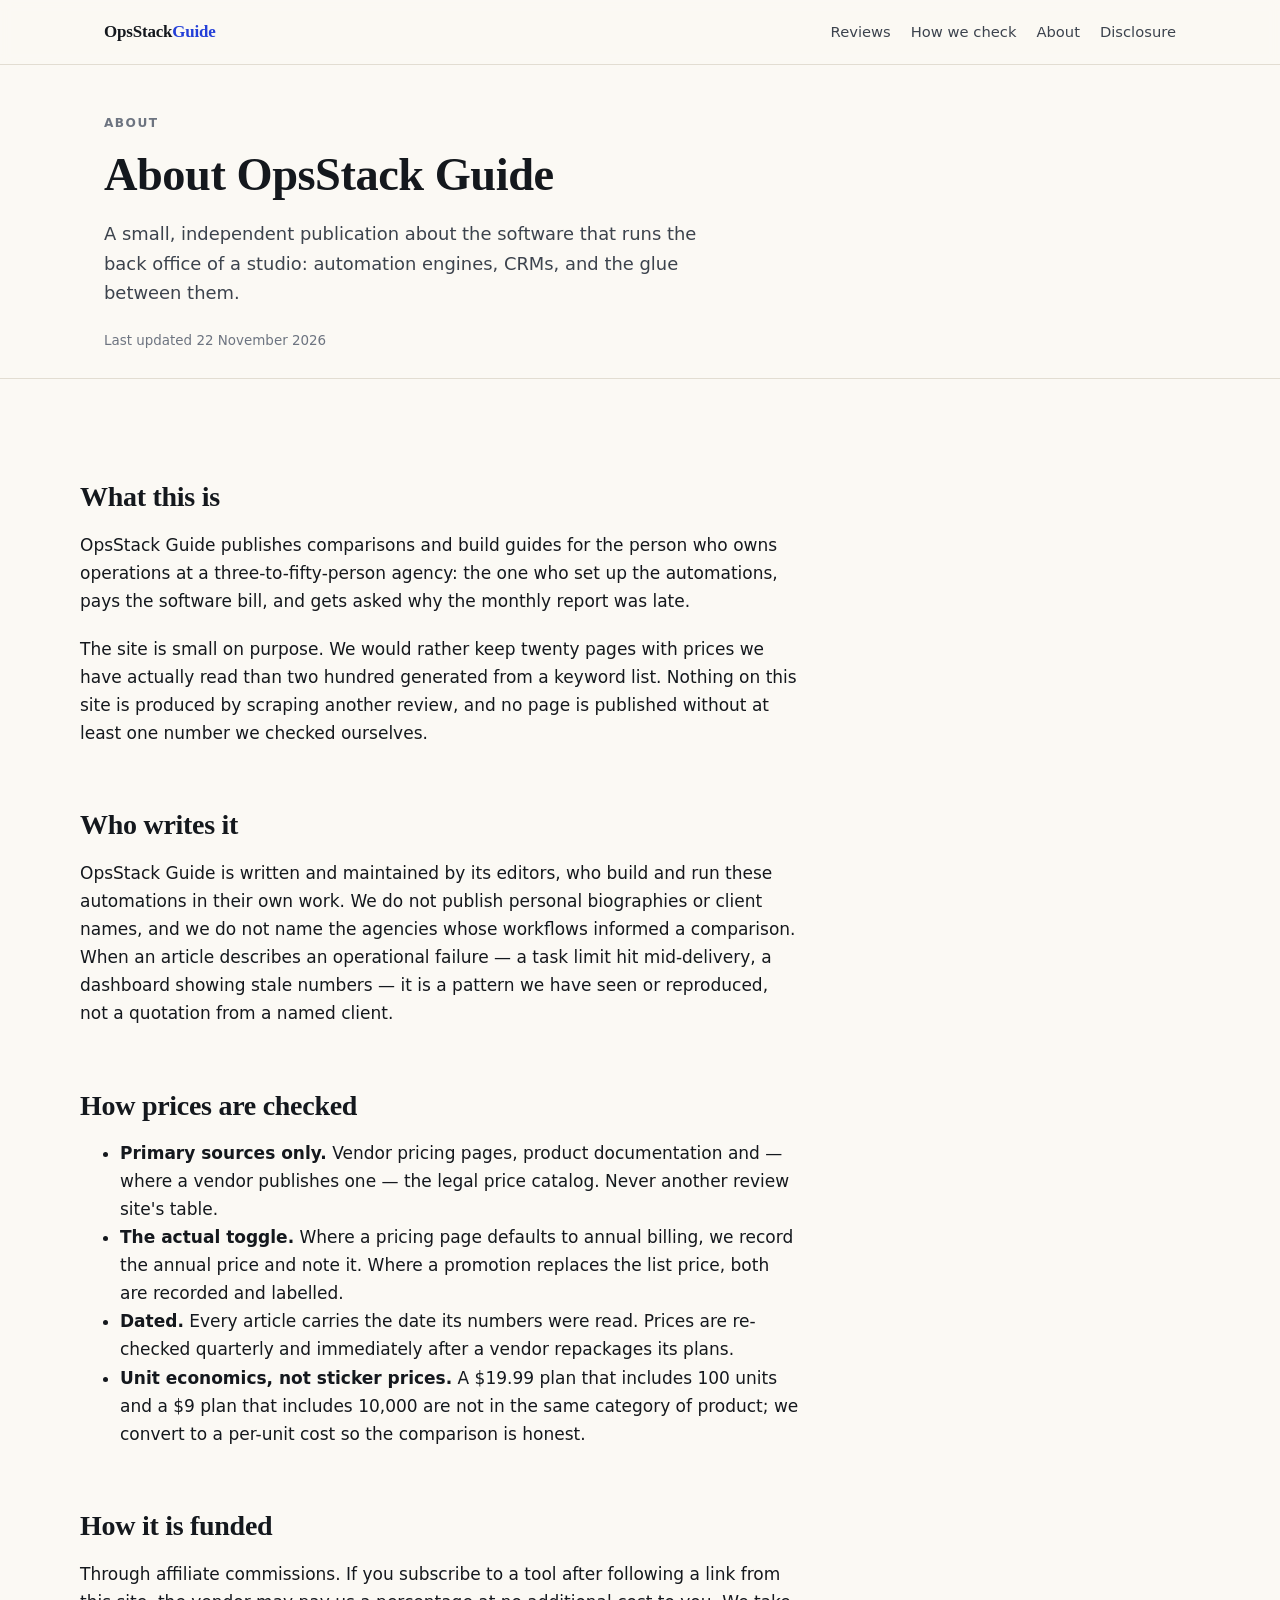
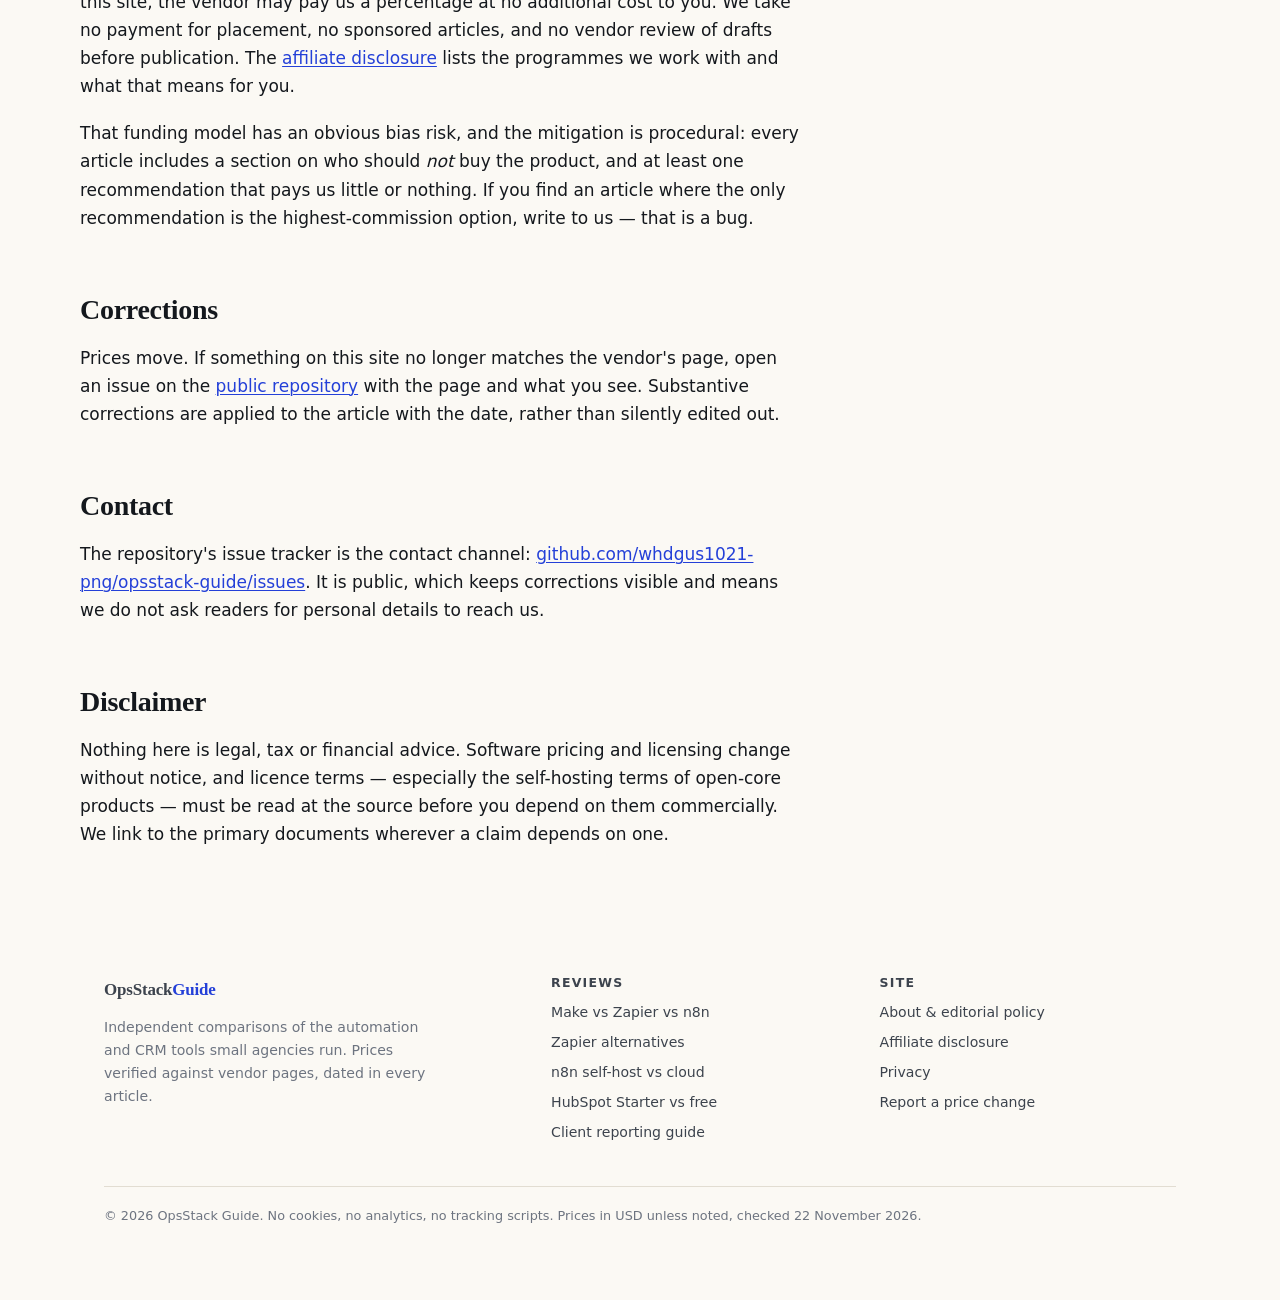
==== about.html @ 0cf1b006 "Initial site: 5 articles, disclosure, privacy, sitemap" ====
<!doctype html>
<html lang="en">
<head>
<meta charset="utf-8">
<meta name="viewport" content="width=device-width, initial-scale=1">
<title>About &amp; editorial policy — OpsStack Guide</title>
<meta name="description" content="Who publishes OpsStack Guide, how prices are checked, how the site is funded, and how corrections work.">
<link rel="canonical" href="https://whdgus1021-png.github.io/opsstack-guide/about.html">
<link rel="stylesheet" href="styles.css">
<link rel="icon" href="data:image/svg+xml,<svg xmlns='http://www.w3.org/2000/svg' viewBox='0 0 100 100'><rect width='100' height='100' rx='18' fill='%2314181d'/><text x='50' y='70' font-size='58' font-family='Georgia,serif' fill='%23fbf9f4' text-anchor='middle'>O</text></svg>">
</head>
<body>
<a class="skip" href="#main">Skip to content</a>

<header class="site-header">
  <div class="wrap">
    <a class="brand" href="./">OpsStack<span>Guide</span></a>
    <nav class="nav" aria-label="Main">
      <a href="index.html#reviews">Reviews</a>
      <a href="index.html#method">How we check</a>
      <a href="about.html" aria-current="page">About</a>
      <a href="affiliate-disclosure.html">Disclosure</a>
    </nav>
  </div>
</header>

<main id="main">
  <div class="article-head">
    <div class="wrap">
      <p class="eyebrow">About</p>
      <h1>About OpsStack Guide</h1>
      <p class="dek">A small, independent publication about the software that runs the back office of a studio: automation engines, CRMs, and the glue between them.</p>
      <div class="article-meta">
        <span>Last updated 22 November 2026</span>
      </div>
    </div>
  </div>

  <div class="wrap" style="padding:40px 0 64px">
    <div class="prose">

      <h2 id="what">What this is</h2>
      <p>OpsStack Guide publishes comparisons and build guides for the person who owns operations at a three-to-fifty-person agency: the one who set up the automations, pays the software bill, and gets asked why the monthly report was late.</p>
      <p>The site is small on purpose. We would rather keep twenty pages with prices we have actually read than two hundred generated from a keyword list. Nothing on this site is produced by scraping another review, and no page is published without at least one number we checked ourselves.</p>

      <h2 id="who">Who writes it</h2>
      <p>OpsStack Guide is written and maintained by its editors, who build and run these automations in their own work. We do not publish personal biographies or client names, and we do not name the agencies whose workflows informed a comparison. When an article describes an operational failure — a task limit hit mid-delivery, a dashboard showing stale numbers — it is a pattern we have seen or reproduced, not a quotation from a named client.</p>

      <h2 id="prices">How prices are checked</h2>
      <ul>
        <li><strong>Primary sources only.</strong> Vendor pricing pages, product documentation and — where a vendor publishes one — the legal price catalog. Never another review site's table.</li>
        <li><strong>The actual toggle.</strong> Where a pricing page defaults to annual billing, we record the annual price and note it. Where a promotion replaces the list price, both are recorded and labelled.</li>
        <li><strong>Dated.</strong> Every article carries the date its numbers were read. Prices are re-checked quarterly and immediately after a vendor repackages its plans.</li>
        <li><strong>Unit economics, not sticker prices.</strong> A $19.99 plan that includes 100 units and a $9 plan that includes 10,000 are not in the same category of product; we convert to a per-unit cost so the comparison is honest.</li>
      </ul>

      <h2 id="funding">How it is funded</h2>
      <p>Through affiliate commissions. If you subscribe to a tool after following a link from this site, the vendor may pay us a percentage at no additional cost to you. We take no payment for placement, no sponsored articles, and no vendor review of drafts before publication. The <a href="affiliate-disclosure.html">affiliate disclosure</a> lists the programmes we work with and what that means for you.</p>
      <p>That funding model has an obvious bias risk, and the mitigation is procedural: every article includes a section on who should <em>not</em> buy the product, and at least one recommendation that pays us little or nothing. If you find an article where the only recommendation is the highest-commission option, write to us — that is a bug.</p>

      <h2 id="corrections">Corrections</h2>
      <p>Prices move. If something on this site no longer matches the vendor's page, open an issue on the <a href="https://github.com/whdgus1021-png/opsstack-guide/issues">public repository</a> with the page and what you see. Substantive corrections are applied to the article with the date, rather than silently edited out.</p>

      <h2 id="contact">Contact</h2>
      <p>The repository's issue tracker is the contact channel: <a href="https://github.com/whdgus1021-png/opsstack-guide/issues">github.com/whdgus1021-png/opsstack-guide/issues</a>. It is public, which keeps corrections visible and means we do not ask readers for personal details to reach us.</p>

      <h2 id="disclaimer">Disclaimer</h2>
      <p>Nothing here is legal, tax or financial advice. Software pricing and licensing change without notice, and licence terms — especially the self-hosting terms of open-core products — must be read at the source before you depend on them commercially. We link to the primary documents wherever a claim depends on one.</p>

    </div>
  </div>
</main>

<footer class="site-footer">
  <div class="wrap">
    <div class="footer-grid">
      <div>
        <a class="brand" href="./">OpsStack<span>Guide</span></a>
        <p style="max-width:340px;margin-top:12px">Independent comparisons of the automation and CRM tools small agencies run. Prices verified against vendor pages, dated in every article.</p>
      </div>
      <div>
        <h2>Reviews</h2>
        <ul>
          <li><a href="make-vs-zapier-vs-n8n.html">Make vs Zapier vs n8n</a></li>
          <li><a href="zapier-alternatives-task-limits.html">Zapier alternatives</a></li>
          <li><a href="n8n-self-host-vs-cloud.html">n8n self-host vs cloud</a></li>
          <li><a href="hubspot-starter-vs-free-crm.html">HubSpot Starter vs free</a></li>
          <li><a href="client-reporting-automation.html">Client reporting guide</a></li>
        </ul>
      </div>
      <div>
        <h2>Site</h2>
        <ul>
          <li><a href="about.html">About &amp; editorial policy</a></li>
          <li><a href="affiliate-disclosure.html">Affiliate disclosure</a></li>
          <li><a href="privacy.html">Privacy</a></li>
          <li><a href="https://github.com/whdgus1021-png/opsstack-guide/issues">Report a price change</a></li>
        </ul>
      </div>
    </div>
    <p class="copyright">© 2026 OpsStack Guide. No cookies, no analytics, no tracking scripts. Prices in USD unless noted, checked 22 November 2026.</p>
  </div>
</footer>

</body>
</html>
---- styles.css ----
/* OpsStack Guide — base stylesheet
   Plain CSS, no build step, no external fonts or trackers. */

:root {
  --paper: #fbf9f4;
  --paper-2: #ffffff;
  --ink: #14181d;
  --ink-soft: #3c434d;
  --muted: #6d7480;
  --rule: #e2ddd2;
  --rule-strong: #cdc6b7;
  --accent: #2440d8;
  --accent-soft: #eef0ff;
  --good: #1c6b4a;
  --good-soft: #e8f4ee;
  --warn: #8a4b0f;
  --warn-soft: #fdf1e3;
  --radius: 10px;
  --maxw: 1120px;
  --prose: 720px;
}

* { box-sizing: border-box; }

html { scroll-behavior: smooth; }

body {
  margin: 0;
  background: var(--paper);
  color: var(--ink);
  font-family: system-ui, -apple-system, "Segoe UI", Roboto, "Helvetica Neue", Arial, sans-serif;
  font-size: 17px;
  line-height: 1.65;
  -webkit-font-smoothing: antialiased;
}

h1, h2, h3, h4 {
  font-family: "Iowan Old Style", "Palatino Linotype", Palatino, Georgia, serif;
  font-weight: 600;
  line-height: 1.2;
  letter-spacing: -0.01em;
  margin: 0 0 .6em;
}

h1 { font-size: clamp(2rem, 4.4vw, 2.9rem); }
h2 { font-size: clamp(1.4rem, 2.6vw, 1.75rem); margin-top: 2.2em; }
h3 { font-size: 1.18rem; margin-top: 1.8em; }
p { margin: 0 0 1.15em; }

a { color: var(--accent); text-decoration-thickness: 1px; text-underline-offset: 2px; }
a:hover { text-decoration-thickness: 2px; }

a:focus-visible,
button:focus-visible {
  outline: 3px solid var(--accent);
  outline-offset: 3px;
  border-radius: 3px;
}

img { max-width: 100%; height: auto; }

.wrap { max-width: var(--maxw); margin: 0 auto; padding: 0 24px; }
.prose { max-width: var(--prose); }

.skip {
  position: absolute; left: -9999px; top: 0; background: var(--ink); color: #fff;
  padding: 10px 16px; z-index: 100;
}
.skip:focus { left: 12px; top: 12px; }

/* ---------- header ---------- */

.site-header {
  border-bottom: 1px solid var(--rule);
  background: rgba(251, 249, 244, .92);
  backdrop-filter: saturate(120%) blur(6px);
  position: sticky; top: 0; z-index: 20;
}
.site-header .wrap {
  display: flex; align-items: center; gap: 22px;
  min-height: 64px;
}
.brand {
  font-family: "Iowan Old Style", Georgia, serif;
  font-weight: 700; font-size: 1.06rem; letter-spacing: -0.01em;
  color: var(--ink); text-decoration: none; white-space: nowrap;
}
.brand span { color: var(--accent); }
.nav { margin-left: auto; display: flex; gap: 20px; flex-wrap: wrap; }
.nav a { color: var(--ink-soft); text-decoration: none; font-size: .92rem; }
.nav a:hover { color: var(--accent); }

/* ---------- hero ---------- */

.hero { padding: 64px 0 40px; border-bottom: 1px solid var(--rule); }
.hero .lede { font-size: 1.15rem; color: var(--ink-soft); max-width: 640px; }
.eyebrow {
  font-size: .76rem; letter-spacing: .12em; text-transform: uppercase;
  color: var(--muted); font-weight: 600; margin: 0 0 14px;
}
.hero-actions { display: flex; gap: 12px; flex-wrap: wrap; margin-top: 26px; }

.btn {
  display: inline-block; padding: 11px 20px; border-radius: 999px;
  background: var(--ink); color: #fff; text-decoration: none;
  font-size: .94rem; font-weight: 600; border: 1px solid var(--ink);
}
.btn:hover { background: #000; }
.btn.ghost { background: transparent; color: var(--ink); }
.btn.ghost:hover { background: var(--paper-2); }

/* ---------- cards ---------- */

.section { padding: 52px 0; border-bottom: 1px solid var(--rule); }
.section > .wrap > h2:first-child { margin-top: 0; }

.cards { display: grid; gap: 18px; grid-template-columns: repeat(auto-fit, minmax(280px, 1fr)); margin-top: 26px; }
.card {
  background: var(--paper-2); border: 1px solid var(--rule); border-radius: var(--radius);
  padding: 22px 22px 20px; display: flex; flex-direction: column;
  text-decoration: none; color: inherit;
  transition: border-color .15s ease, transform .15s ease;
}
.card:hover { border-color: var(--rule-strong); transform: translateY(-1px); }
.card .kicker { font-size: .74rem; letter-spacing: .1em; text-transform: uppercase; color: var(--accent); font-weight: 700; }
.card h3 { margin: 8px 0 8px; font-size: 1.16rem; }
.card p { color: var(--ink-soft); font-size: .95rem; margin: 0 0 14px; }
.card .meta { margin-top: auto; font-size: .82rem; color: var(--muted); }

/* ---------- article ---------- */

.article-head { padding: 48px 0 26px; border-bottom: 1px solid var(--rule); }
.article-head h1 { margin-bottom: .35em; }
.article-head .dek { font-size: 1.12rem; color: var(--ink-soft); max-width: 640px; margin: 0; }
.article-meta {
  display: flex; flex-wrap: wrap; gap: 8px 18px; align-items: center;
  margin-top: 22px; font-size: .84rem; color: var(--muted);
}
.pill {
  display: inline-block; padding: 3px 10px; border-radius: 999px;
  background: var(--accent-soft); color: var(--accent); font-weight: 600; font-size: .78rem;
}
.pill.check { background: var(--good-soft); color: var(--good); }

.layout { display: grid; grid-template-columns: minmax(0, 1fr) 260px; gap: 52px; padding: 40px 0 64px; }
.layout > article { max-width: var(--prose); }

.toc {
  position: sticky; top: 88px; align-self: start;
  font-size: .88rem; border-left: 1px solid var(--rule); padding-left: 18px;
}
.toc h2 { font-family: inherit; font-size: .76rem; letter-spacing: .1em; text-transform: uppercase; color: var(--muted); margin: 0 0 10px; }
.toc ol { margin: 0; padding-left: 18px; color: var(--muted); }
.toc li { margin-bottom: 7px; }
.toc a { color: var(--ink-soft); text-decoration: none; }
.toc a:hover { color: var(--accent); }

article h2 { padding-top: .2em; }
article ul, article ol { padding-left: 22px; margin: 0 0 1.2em; }
article li { margin-bottom: .45em; }
article strong { font-weight: 650; }

blockquote {
  margin: 1.6em 0; padding: 2px 0 2px 20px; border-left: 3px solid var(--accent);
  color: var(--ink-soft); font-style: italic;
}

hr { border: 0; border-top: 1px solid var(--rule); margin: 2.4em 0; }

/* ---------- tables ---------- */

.table-scroll { overflow-x: auto; margin: 1.6em 0; border: 1px solid var(--rule); border-radius: var(--radius); background: var(--paper-2); }
table { border-collapse: collapse; width: 100%; font-size: .92rem; min-width: 560px; }
caption { caption-side: top; text-align: left; padding: 14px 16px 6px; font-size: .86rem; color: var(--muted); }
th, td { padding: 11px 14px; text-align: left; vertical-align: top; border-bottom: 1px solid var(--rule); }
thead th { background: #f4f1e9; font-weight: 650; font-size: .84rem; letter-spacing: .01em; }
tbody tr:last-child td { border-bottom: 0; }
td.num, th.num { text-align: right; font-variant-numeric: tabular-nums; }
.tnote { font-size: .8rem; color: var(--muted); margin: -1em 0 1.6em; }

/* ---------- callouts ---------- */

.callout {
  border: 1px solid var(--rule); border-left: 3px solid var(--accent);
  background: var(--paper-2); border-radius: 0 var(--radius) var(--radius) 0;
  padding: 18px 20px; margin: 1.8em 0; font-size: .96rem;
}
.callout p:last-child { margin-bottom: 0; }
.callout .label { font-size: .74rem; letter-spacing: .1em; text-transform: uppercase; color: var(--accent); font-weight: 700; display: block; margin-bottom: 6px; }
.callout.warn { border-left-color: var(--warn); }
.callout.warn .label { color: var(--warn); }
.callout.good { border-left-color: var(--good); }
.callout.good .label { color: var(--good); }

.verdict {
  background: var(--paper-2); border: 1px solid var(--rule-strong);
  border-radius: var(--radius); padding: 22px 24px; margin: 2em 0;
}
.verdict h2, .verdict h3 { margin-top: 0; }
.verdict p:last-child { margin-bottom: 0; }

.cta-row { display: flex; gap: 10px; flex-wrap: wrap; margin: 1.4em 0 2em; }
.cta {
  display: inline-block; padding: 9px 16px; border: 1px solid var(--rule-strong);
  border-radius: 999px; text-decoration: none; font-size: .9rem; font-weight: 600;
  color: var(--ink); background: var(--paper-2);
}
.cta:hover { border-color: var(--accent); color: var(--accent); }
.cta .tag { font-weight: 400; color: var(--muted); font-size: .82rem; }

/* ---------- disclosure ---------- */

.disclosure {
  font-size: .84rem; color: var(--muted); background: #f4f1e9;
  border: 1px solid var(--rule); border-radius: var(--radius);
  padding: 12px 16px; margin: 26px 0 0;
}
.disclosure a { color: var(--ink-soft); }

/* ---------- footer ---------- */

.site-footer { padding: 44px 0 60px; font-size: .88rem; color: var(--muted); }
.footer-grid { display: grid; grid-template-columns: 1.4fr 1fr 1fr; gap: 32px; }
.site-footer h2 { font-size: .78rem; letter-spacing: .1em; text-transform: uppercase; color: var(--ink-soft); margin: 0 0 10px; font-family: inherit; }
.site-footer ul { list-style: none; margin: 0; padding: 0; }
.site-footer li { margin-bottom: 7px; }
.site-footer a { color: var(--ink-soft); text-decoration: none; }
.site-footer a:hover { color: var(--accent); }
.copyright { margin-top: 34px; padding-top: 18px; border-top: 1px solid var(--rule); font-size: .8rem; }

/* ---------- responsive ---------- */

@media (max-width: 900px) {
  .layout { grid-template-columns: 1fr; gap: 0; padding-top: 28px; }
  .toc { display: none; }
  .footer-grid { grid-template-columns: 1fr 1fr; }
}

@media (max-width: 600px) {
  body { font-size: 16.5px; }
  .hero { padding: 44px 0 30px; }
  .site-header .wrap { gap: 14px; flex-wrap: wrap; padding-top: 10px; padding-bottom: 10px; }
  .nav { gap: 14px; margin-left: 0; width: 100%; }
  .footer-grid { grid-template-columns: 1fr; }
  .section { padding: 40px 0; }
}

@media (prefers-reduced-motion: reduce) {
  * { transition: none !important; scroll-behavior: auto !important; }
}
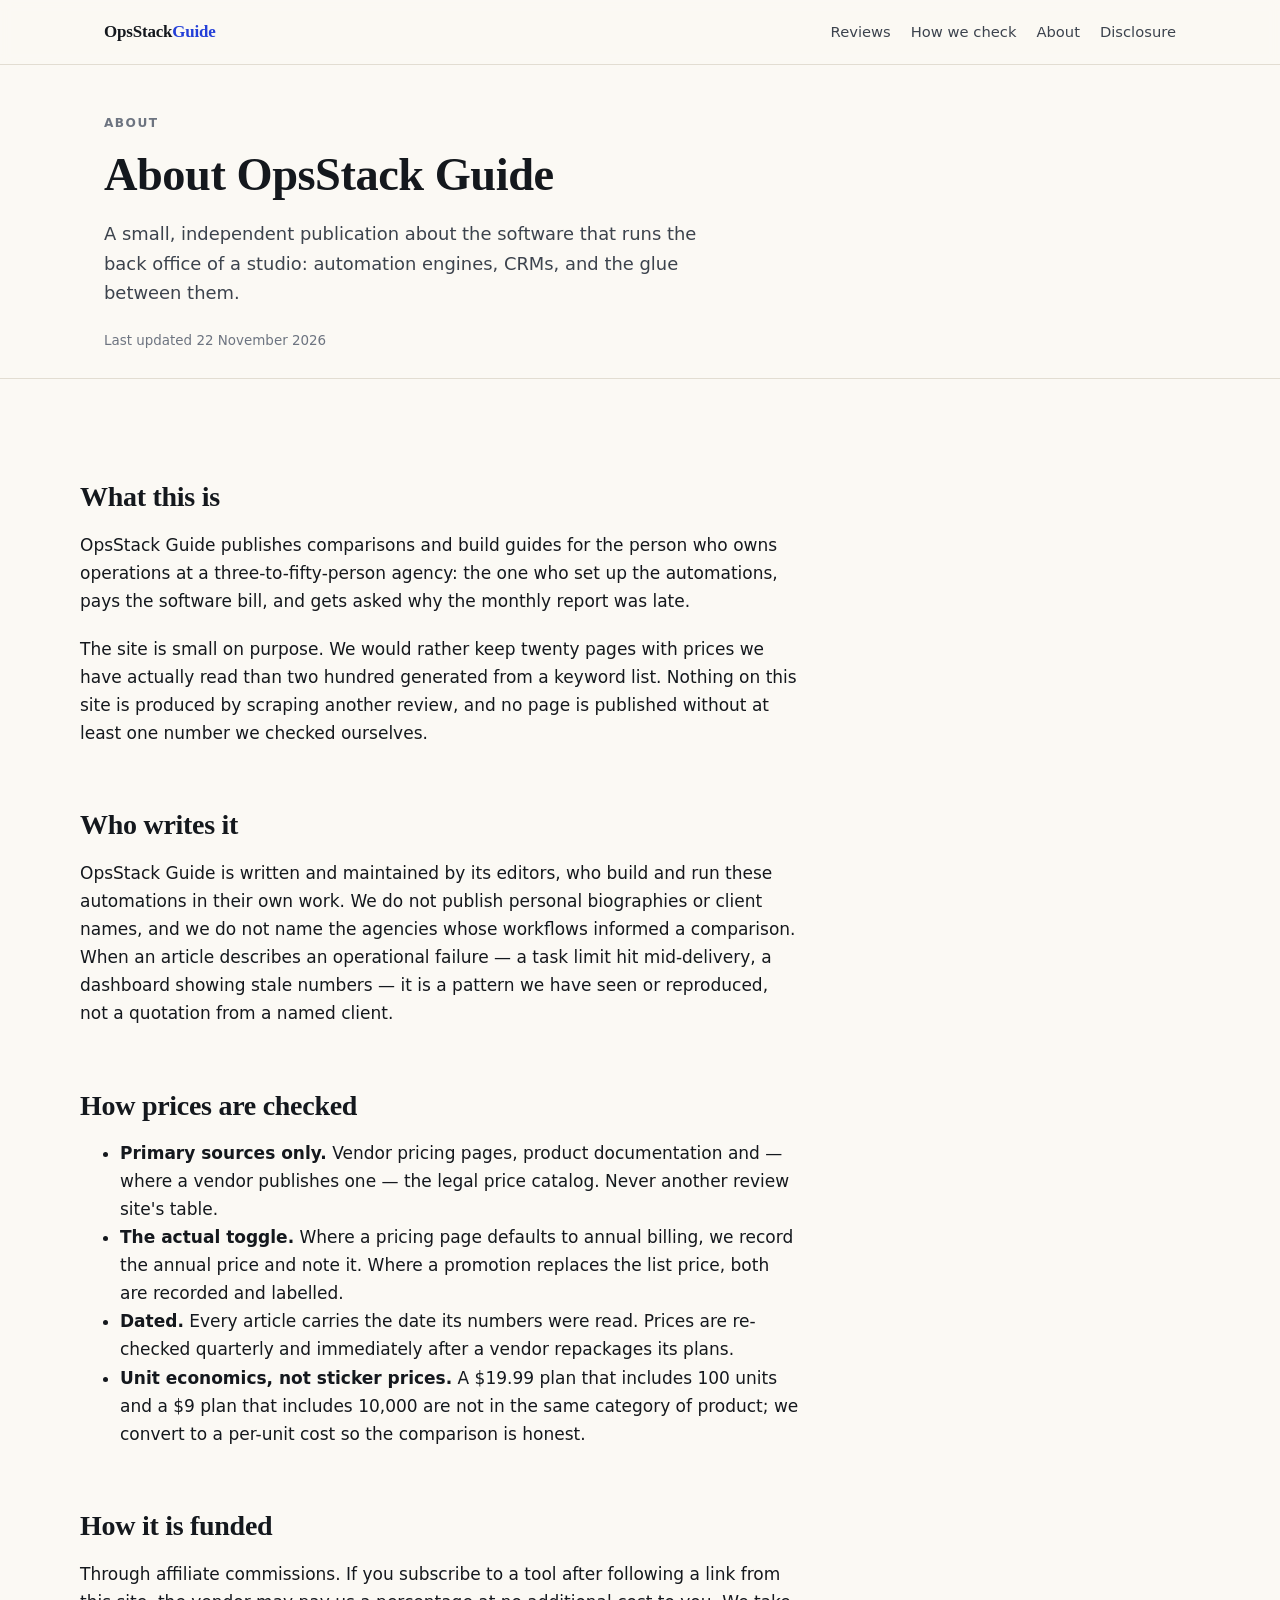
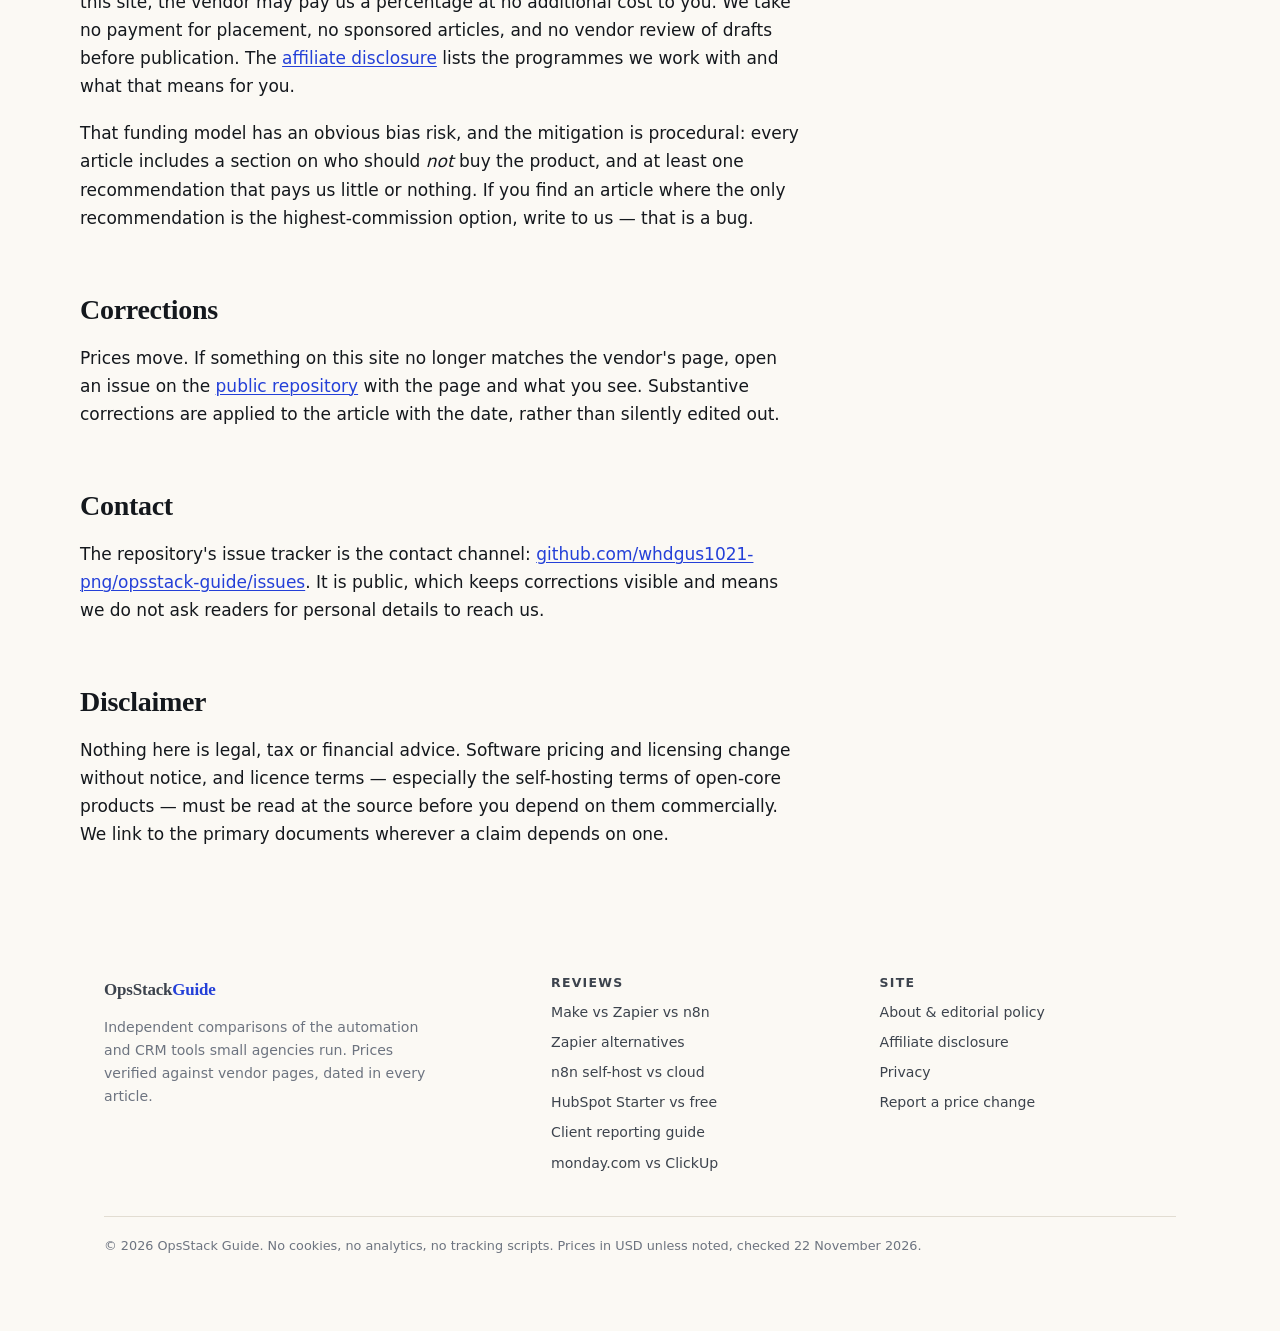
==== commit 2a84a55c: "Add monday.com vs ClickUp client project tracking comparison Prices, seat minimums, client guest rul" ====
--- a/about.html
+++ b/about.html
@@ -86,6 +86,7 @@
           <li><a href="n8n-self-host-vs-cloud.html">n8n self-host vs cloud</a></li>
           <li><a href="hubspot-starter-vs-free-crm.html">HubSpot Starter vs free</a></li>
           <li><a href="client-reporting-automation.html">Client reporting guide</a></li>
+          <li><a href="monday-vs-clickup-client-tracking.html">monday.com vs ClickUp</a></li>
         </ul>
       </div>
       <div>
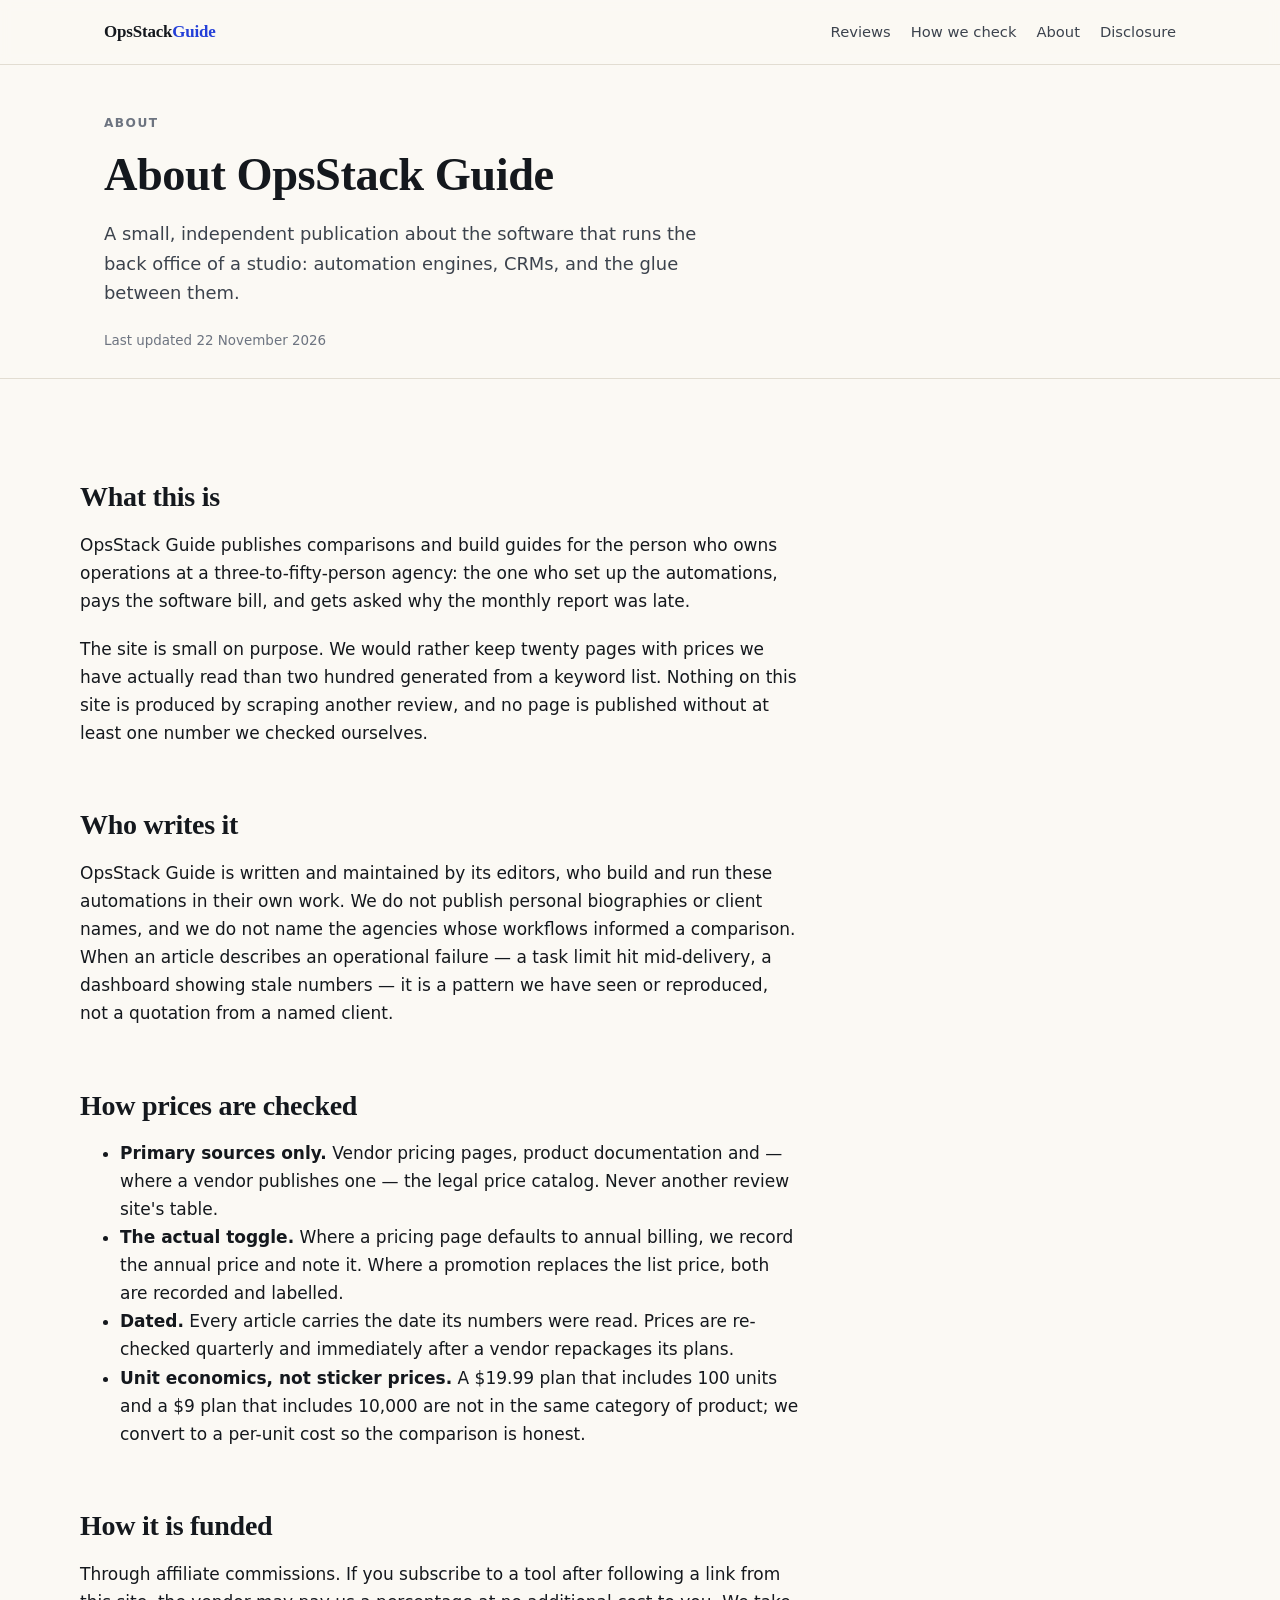
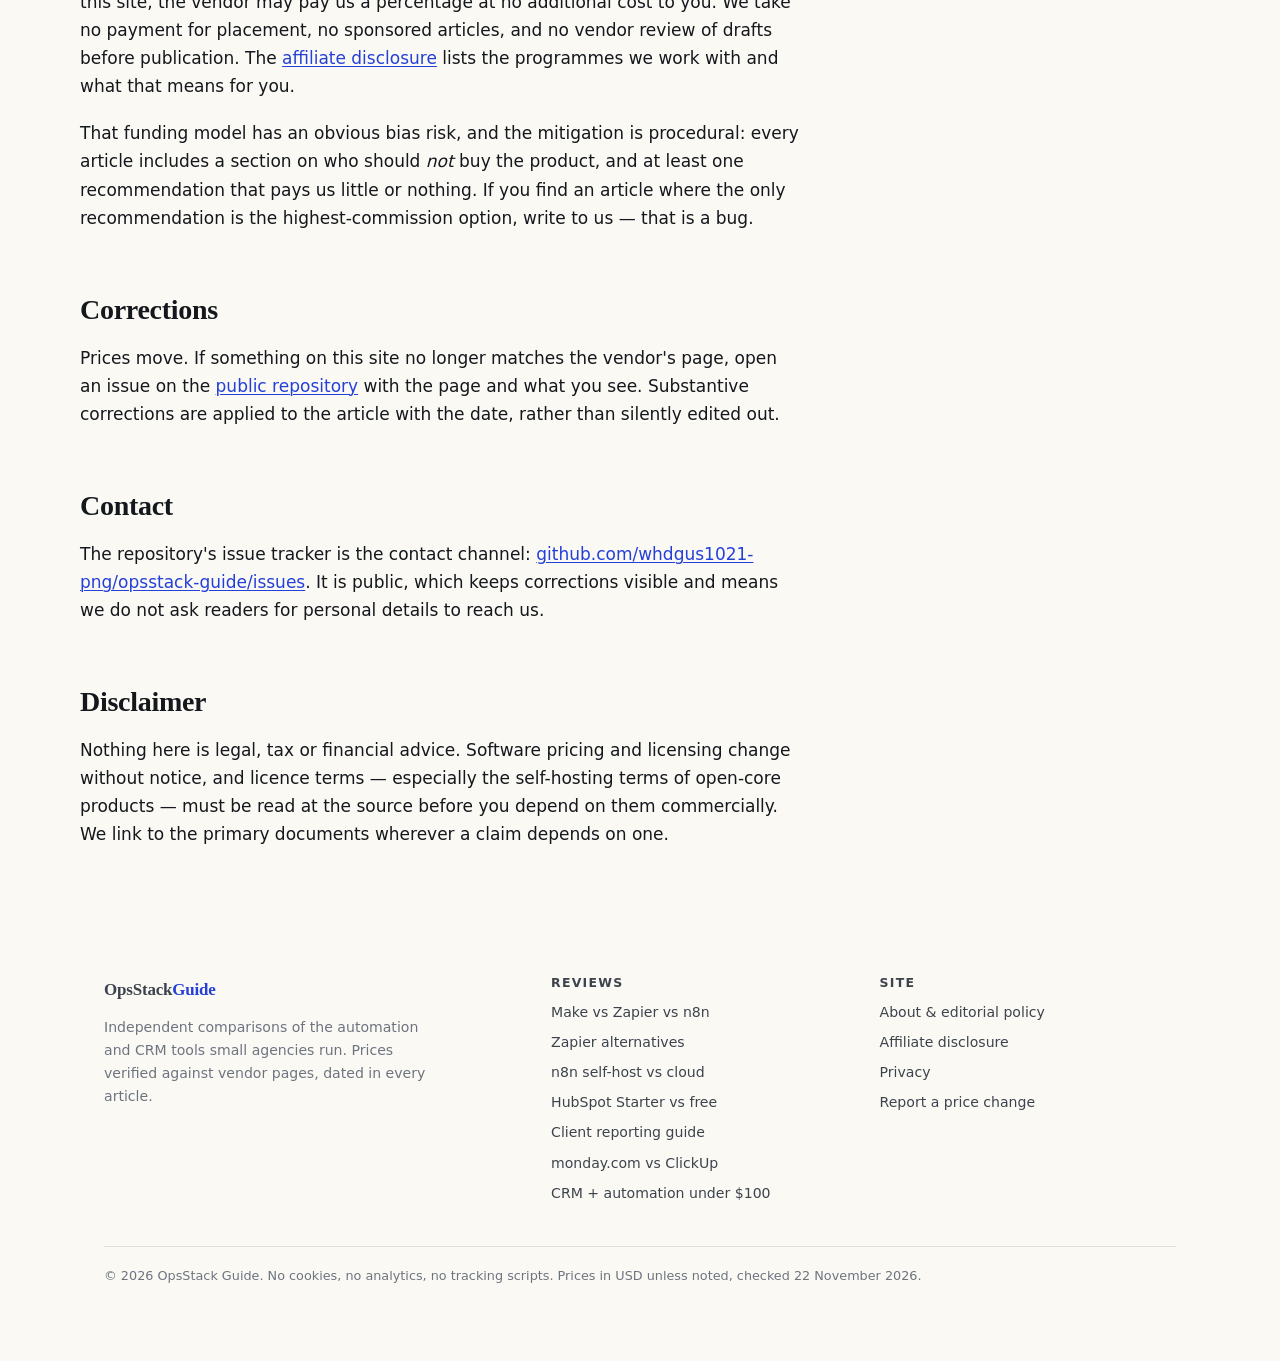
==== commit 41e3830d: "Add CRM and automation stack under $100 a month guide" ====
--- a/about.html
+++ b/about.html
@@ -87,6 +87,7 @@
           <li><a href="hubspot-starter-vs-free-crm.html">HubSpot Starter vs free</a></li>
           <li><a href="client-reporting-automation.html">Client reporting guide</a></li>
           <li><a href="monday-vs-clickup-client-tracking.html">monday.com vs ClickUp</a></li>
+          <li><a href="best-crm-automation-stack-under-100.html">CRM + automation under $100</a></li>
         </ul>
       </div>
       <div>
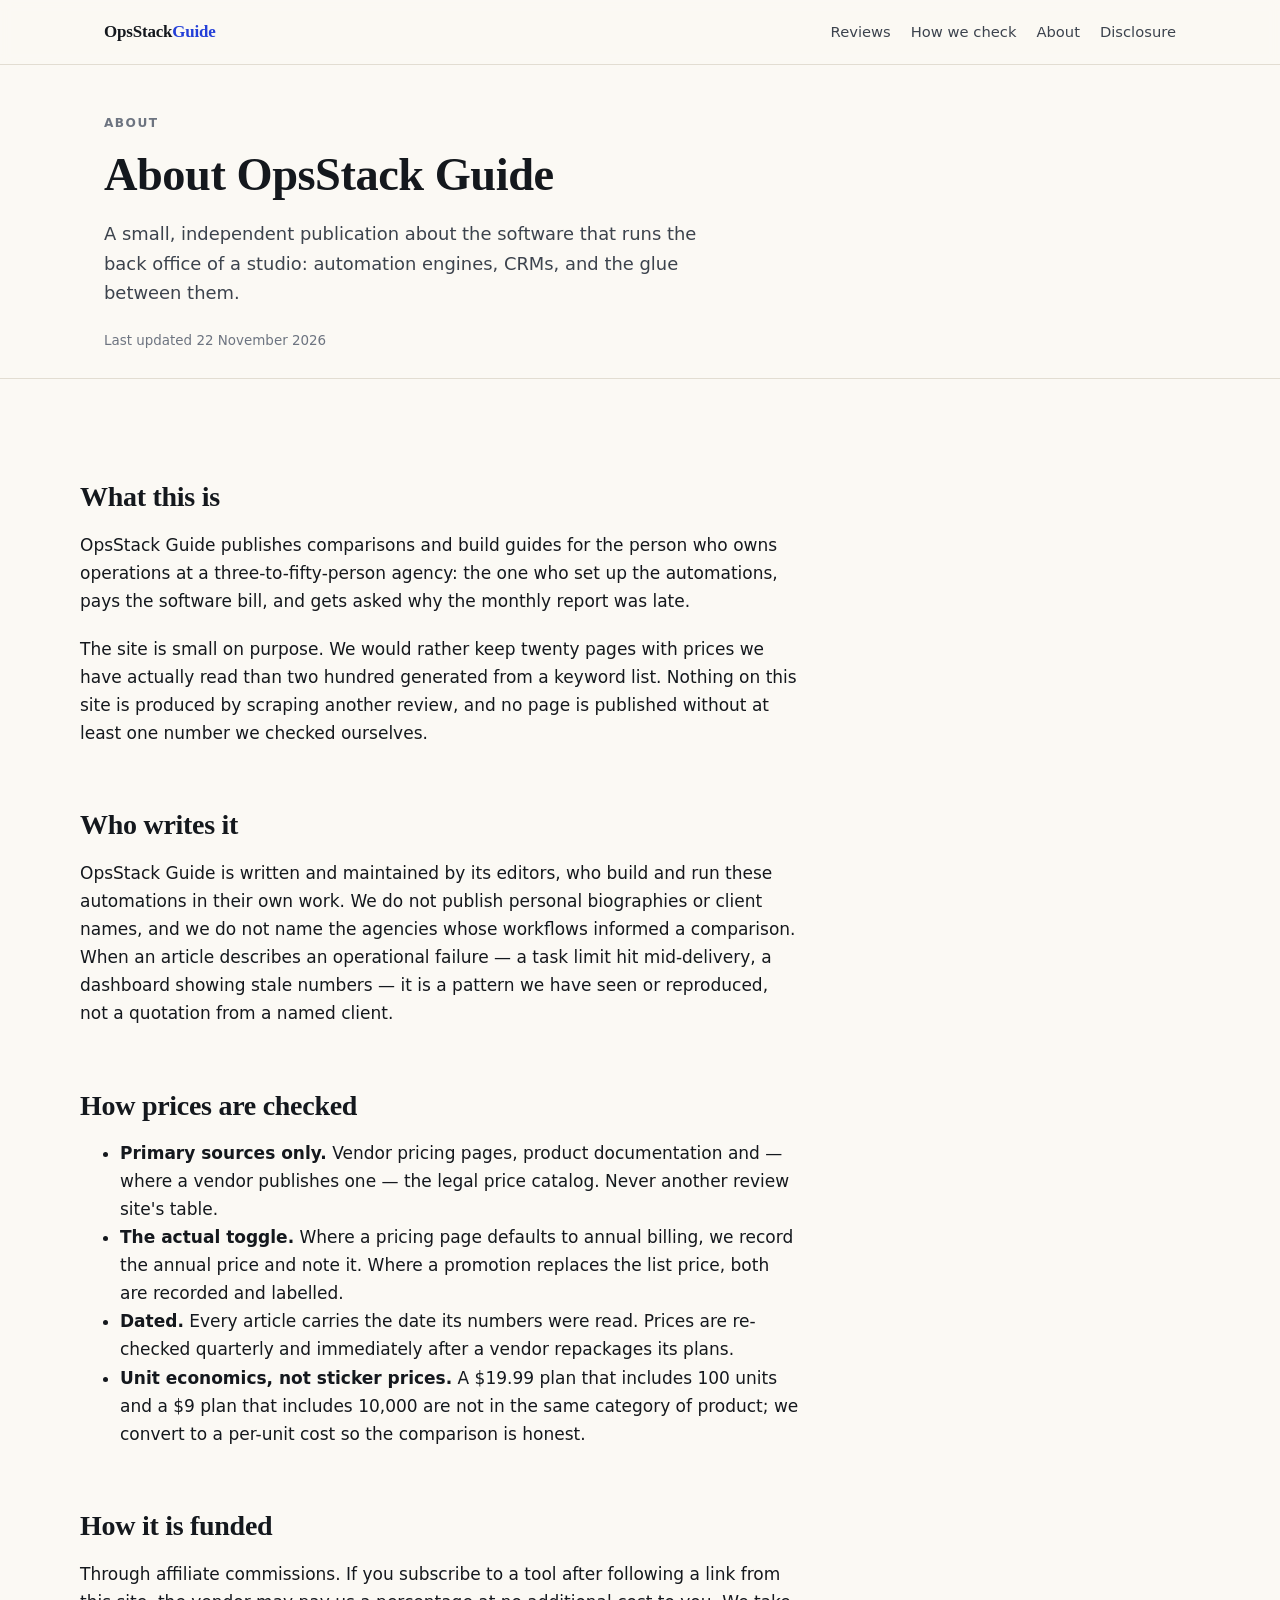
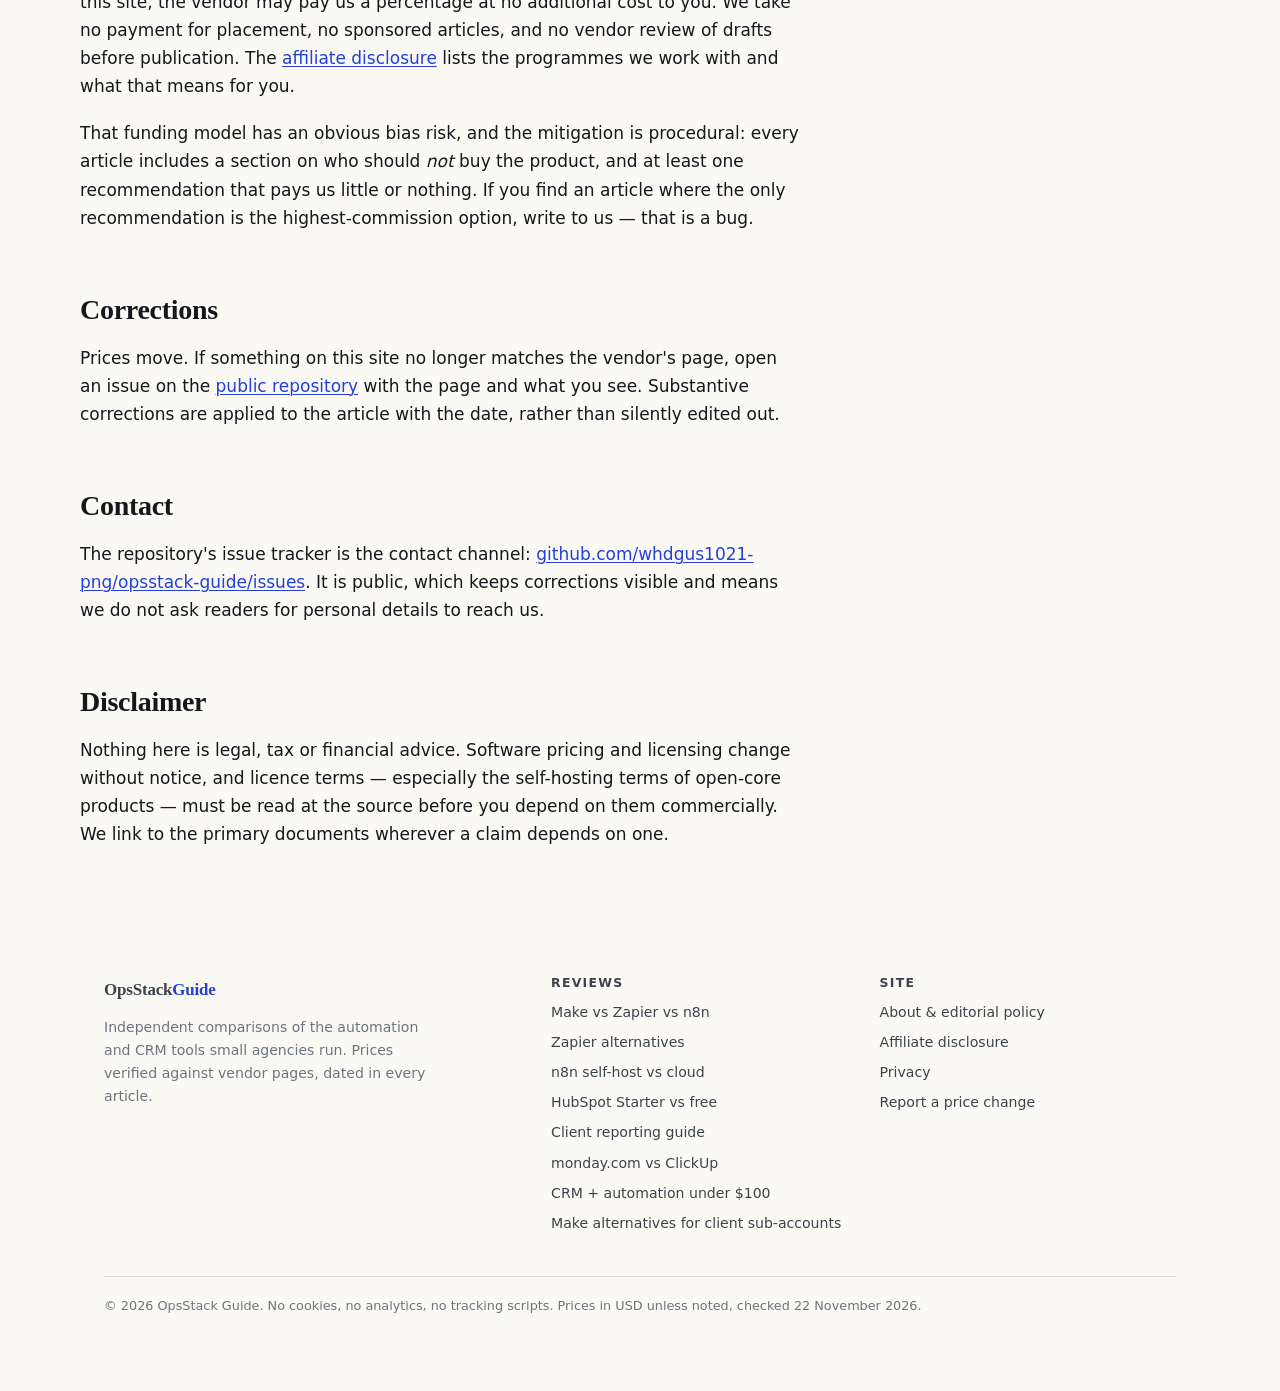
==== commit 0673be7e: "Add Make alternatives for agencies with client sub-accounts" ====
--- a/about.html
+++ b/about.html
@@ -88,6 +88,7 @@
           <li><a href="client-reporting-automation.html">Client reporting guide</a></li>
           <li><a href="monday-vs-clickup-client-tracking.html">monday.com vs ClickUp</a></li>
           <li><a href="best-crm-automation-stack-under-100.html">CRM + automation under $100</a></li>
+          <li><a href="make-alternatives-client-sub-accounts.html">Make alternatives for client sub-accounts</a></li>
         </ul>
       </div>
       <div>
